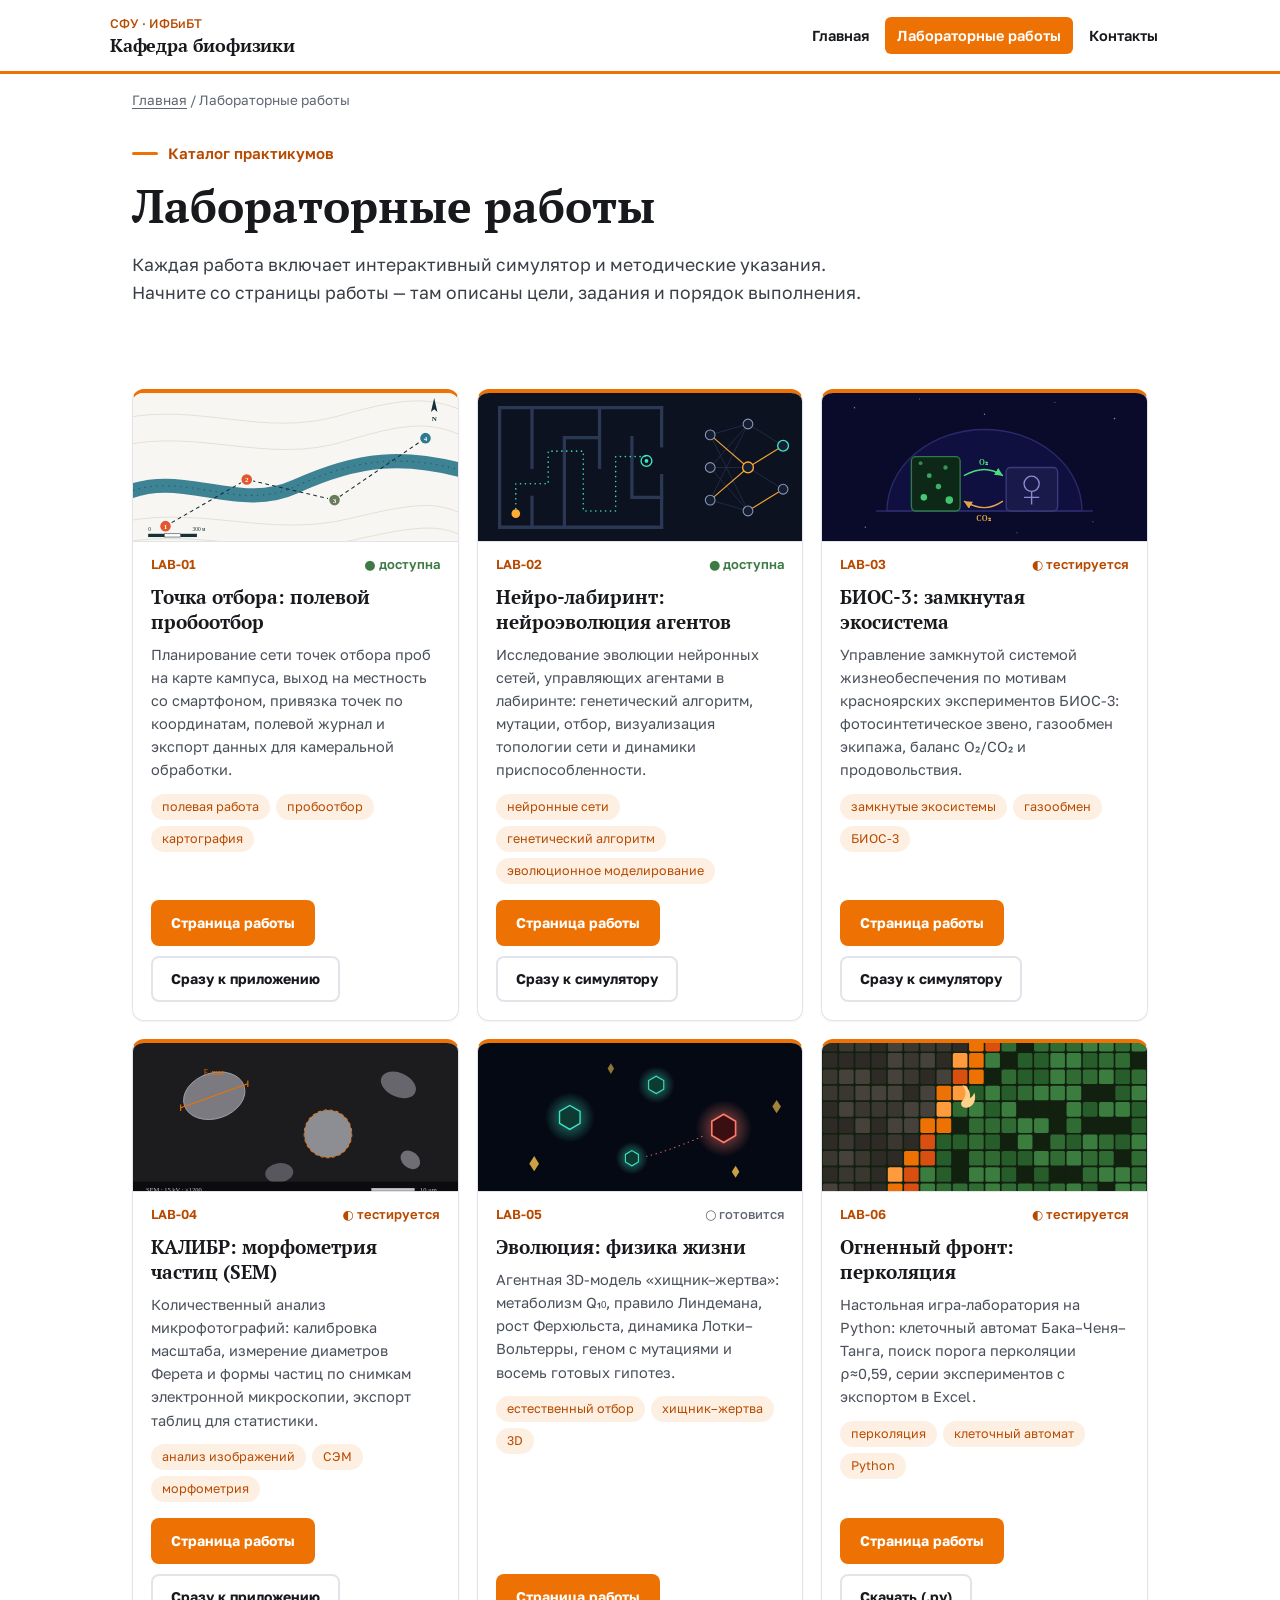
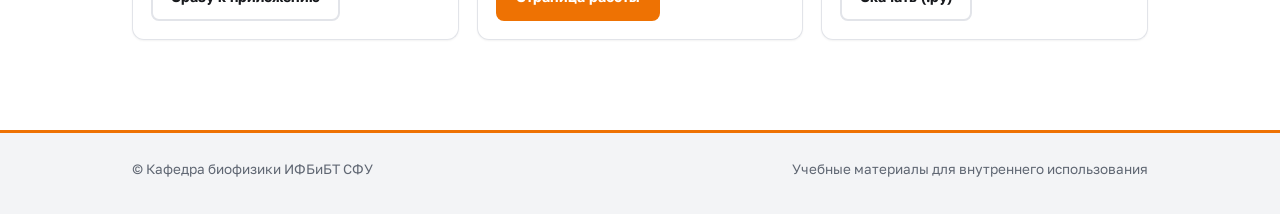
==== labs/index.html @ 6fc12849 "Add files via upload" ====
<!DOCTYPE html>
<html lang="ru">
<head>
<meta charset="UTF-8">
<meta name="viewport" content="width=device-width, initial-scale=1.0">
<title>Лабораторные работы · Кафедра биофизики СФУ</title>
<link rel="preconnect" href="https://fonts.googleapis.com">
<link rel="preconnect" href="https://fonts.gstatic.com" crossorigin>
<link href="https://fonts.googleapis.com/css2?family=PT+Serif:wght@400;700&family=Golos+Text:wght@400;500;600;700&display=swap" rel="stylesheet">
<link rel="stylesheet" href="../assets/css/style.css">
</head>
<body>

<header class="site-header">
  <div class="wrap bar">
    <a class="brand" href="../index.html">
      <span class="uni">СФУ · ИФБиБТ</span>
      <span class="dept">Кафедра биофизики</span>
    </a>
    <nav class="site-nav" aria-label="Основная навигация">
      <a href="../index.html">Главная</a>
      <a href="index.html" aria-current="page">Лабораторные работы</a>
      <a href="../index.html#contacts">Контакты</a>
    </nav>
  </div>
</header>

<main>
  <div class="wrap">
    <nav class="crumbs" aria-label="Навигационная цепочка">
      <a href="../index.html">Главная</a> / Лабораторные работы
    </nav>
  </div>

  <section class="hero" style="padding-top: 30px;">
    <div class="wrap">
      <p class="eyebrow">Каталог практикумов</p>
      <h1>Лабораторные работы</h1>
      <p class="lead">
        Каждая работа включает интерактивный симулятор и методические указания.
        Начните со страницы работы — там описаны цели, задания и порядок выполнения.
      </p>
    </div>
  </section>

  <section class="section">
    <div class="wrap">
      <div class="lab-grid">
        <article class="lab-card">
          <a class="cover" href="lab01-fieldwork/index.html" tabindex="-1" aria-hidden="true"><img src="../assets/img/lab01-cover.svg" alt="" loading="lazy"></a>
          <div class="head">
            <span class="id">LAB-01</span>
            <span class="status ">● доступна</span>
          </div>
          <div class="body">
            <h3><a href="lab01-fieldwork/index.html">Точка отбора: полевой пробоотбор</a></h3>
            <p>Планирование сети точек отбора проб на карте кампуса, выход на местность со смартфоном, привязка точек по координатам, полевой журнал и экспорт данных для камеральной обработки.</p>
            <div class="tags">
              <span class="tag">полевая работа</span>
              <span class="tag">пробоотбор</span>
              <span class="tag">картография</span>
            </div>
          </div>
          <div class="foot">
            <a class="btn btn-run" href="lab01-fieldwork/index.html">Страница работы</a>
            <a class="btn btn-doc" href="lab01-fieldwork/hydro-point.html">Сразу к приложению</a>
          </div>
        </article>

        <article class="lab-card">
          <a class="cover" href="lab02-neuroevolution/index.html" tabindex="-1" aria-hidden="true"><img src="../assets/img/lab02-cover.svg" alt="" loading="lazy"></a>
          <div class="head">
            <span class="id">LAB-02</span>
            <span class="status ">● доступна</span>
          </div>
          <div class="body">
            <h3><a href="lab02-neuroevolution/index.html">Нейро-лабиринт: нейроэволюция агентов</a></h3>
            <p>Исследование эволюции нейронных сетей, управляющих агентами в лабиринте: генетический алгоритм, мутации, отбор, визуализация топологии сети и динамики приспособленности.</p>
            <div class="tags">
              <span class="tag">нейронные сети</span>
              <span class="tag">генетический алгоритм</span>
              <span class="tag">эволюционное моделирование</span>
            </div>
          </div>
          <div class="foot">
            <a class="btn btn-run" href="lab02-neuroevolution/index.html">Страница работы</a>
            <a class="btn btn-doc" href="lab02-neuroevolution/neuro-maze.html">Сразу к симулятору</a>
          </div>
        </article>

        <article class="lab-card">
          <a class="cover" href="lab03-bios3/index.html" tabindex="-1" aria-hidden="true"><img src="../assets/img/lab03-cover.svg" alt="" loading="lazy"></a>
          <div class="head">
            <span class="id">LAB-03</span>
            <span class="status test">◐ тестируется</span>
          </div>
          <div class="body">
            <h3><a href="lab03-bios3/index.html">БИОС-3: замкнутая экосистема</a></h3>
            <p>Управление замкнутой системой жизнеобеспечения по мотивам красноярских экспериментов БИОС-3: фотосинтетическое звено, газообмен экипажа, баланс O₂/CO₂ и продовольствия.</p>
            <div class="tags">
              <span class="tag">замкнутые экосистемы</span>
              <span class="tag">газообмен</span>
              <span class="tag">БИОС-3</span>
            </div>
          </div>
          <div class="foot">
            <a class="btn btn-run" href="lab03-bios3/index.html">Страница работы</a>
            <a class="btn btn-doc" href="lab03-bios3/bios3.html">Сразу к симулятору</a>
          </div>
        </article>

        <article class="lab-card">
          <a class="cover" href="lab04-kalibr/index.html" tabindex="-1" aria-hidden="true"><img src="../assets/img/lab04-cover.svg" alt="" loading="lazy"></a>
          <div class="head">
            <span class="id">LAB-04</span>
            <span class="status test">◐ тестируется</span>
          </div>
          <div class="body">
            <h3><a href="lab04-kalibr/index.html">КАЛИБР: морфометрия частиц (SEM)</a></h3>
            <p>Количественный анализ микрофотографий: калибровка масштаба, измерение диаметров Ферета и формы частиц по снимкам электронной микроскопии, экспорт таблиц для статистики.</p>
            <div class="tags">
              <span class="tag">анализ изображений</span>
              <span class="tag">СЭМ</span>
              <span class="tag">морфометрия</span>
            </div>
          </div>
          <div class="foot">
            <a class="btn btn-run" href="lab04-kalibr/index.html">Страница работы</a>
            <a class="btn btn-doc" href="lab04-kalibr/kalibr.html">Сразу к приложению</a>
          </div>
        </article>

        <article class="lab-card">
          <a class="cover" href="lab05-evolution/index.html" tabindex="-1" aria-hidden="true"><img src="../assets/img/lab05-cover.svg" alt="" loading="lazy"></a>
          <div class="head">
            <span class="id">LAB-05</span>
            <span class="status soon">○ готовится</span>
          </div>
          <div class="body">
            <h3><a href="lab05-evolution/index.html">Эволюция: физика жизни</a></h3>
            <p>Агентная 3D-модель «хищник–жертва»: метаболизм Q₁₀, правило Линдемана, рост Ферхюльста, динамика Лотки–Вольтерры, геном с мутациями и восемь готовых гипотез.</p>
            <div class="tags">
              <span class="tag">естественный отбор</span>
              <span class="tag">хищник–жертва</span>
              <span class="tag">3D</span>
            </div>
          </div>
          <div class="foot">
            <a class="btn btn-run" href="lab05-evolution/index.html">Страница работы</a>
          </div>
        </article>

        <article class="lab-card">
          <a class="cover" href="lab06-fire/index.html" tabindex="-1" aria-hidden="true"><img src="../assets/img/lab06-cover.svg" alt="" loading="lazy"></a>
          <div class="head">
            <span class="id">LAB-06</span>
            <span class="status test">◐ тестируется</span>
          </div>
          <div class="body">
            <h3><a href="lab06-fire/index.html">Огненный фронт: перколяция</a></h3>
            <p>Настольная игра-лаборатория на Python: клеточный автомат Бака–Ченя–Танга, поиск порога перколяции ρ≈0,59, серии экспериментов с экспортом в Excel.</p>
            <div class="tags">
              <span class="tag">перколяция</span>
              <span class="tag">клеточный автомат</span>
              <span class="tag">Python</span>
            </div>
          </div>
          <div class="foot">
            <a class="btn btn-run" href="lab06-fire/index.html">Страница работы</a>
            <a class="btn btn-doc" href="lab06-fire/fire_game.py" download>Скачать (.py)</a>
          </div>
        </article>
      </div>
    </div>
  </section>
</main>

<footer class="site-footer">
  <div class="wrap">
    <span>© Кафедра биофизики ИФБиБТ СФУ</span>
    <span>Учебные материалы для внутреннего использования</span>
  </div>
</footer>

</body>
</html>
---- assets/css/style.css ----
/* ============================================================
   Виртуальный практикум · Кафедра биофизики ИФБиБТ СФУ
   Фирменный стиль: шрифт Inter, красно-оранжевая гамма СФУ.
   Карточки лабораторных — светлые, с фирменной оранжевой
   отбивкой сверху; обложки — в палитрах самих приложений.
   ============================================================ */

:root {
  --sfu-orange: #ee7203;      /* фирменный красно-оранжевый */
  --sfu-rust:   #b84a00;      /* тёмный красно-оранжевый */
  --sfu-honey:  #ffb25e;
  --ink:        #17191d;
  --dim:        #5f6672;
  --paper:      #ffffff;
  --mist:       #f3f4f6;
  --line:       #e2e4e9;


  --serif: "PT Serif", Georgia, "Times New Roman", serif;
  --sans: "Golos Text", "PT Sans", system-ui, -apple-system, "Segoe UI", Roboto, sans-serif;
  --mono: ui-monospace, "Cascadia Mono", "Roboto Mono", Consolas, monospace;
}

* { box-sizing: border-box; margin: 0; padding: 0; }

html { scroll-behavior: smooth; }
@media (prefers-reduced-motion: reduce) {
  html { scroll-behavior: auto; }
  *, *::before, *::after { animation: none !important; transition: none !important; }
}

body {
  font-family: var(--sans);
  color: var(--ink);
  background: var(--paper);
  line-height: 1.6;
  font-size: 16px;
}

a { color: var(--sfu-rust); text-decoration-thickness: 1px; text-underline-offset: 3px; }
a:hover { color: var(--sfu-orange); }
a:focus-visible, button:focus-visible {
  outline: 3px solid var(--sfu-orange);
  outline-offset: 2px;
  border-radius: 4px;
}

.wrap { max-width: 1060px; margin: 0 auto; padding: 0 22px; }

/* ---------- Шапка ---------- */
.site-header {
  border-bottom: 3px solid var(--sfu-orange);
  background: var(--paper);
  position: sticky;
  top: 0;
  z-index: 20;
}
.site-header .bar {
  display: flex;
  align-items: center;
  justify-content: space-between;
  gap: 18px;
  padding: 14px 0;
  flex-wrap: wrap;
}
.brand { display: flex; flex-direction: column; text-decoration: none; color: var(--ink); }
.brand:hover { color: var(--ink); }
.brand .uni {
  font-size: 12.5px;
  font-weight: 500;
  color: var(--sfu-rust);
}
.brand .dept {
  font-family: var(--serif);
  font-weight: 700;
  font-size: 18px;
  letter-spacing: -0.01em;
  line-height: 1.25;
}
.site-nav { display: flex; gap: 4px; flex-wrap: wrap; }
.site-nav a {
  text-decoration: none;
  font-weight: 600;
  font-size: 14.5px;
  color: var(--ink);
  padding: 7px 12px;
  border-radius: 6px;
}
.site-nav a:hover { background: var(--mist); color: var(--ink); }
.site-nav a[aria-current="page"] {
  background: var(--sfu-orange);
  color: #fff;
}

/* ---------- Хлебные крошки ---------- */
.crumbs {
  font-size: 13.5px;
  color: var(--dim);
  padding: 16px 0 0;
}
.crumbs a { color: var(--dim); }
.crumbs a:hover { color: var(--sfu-rust); }

/* ---------- Hero ---------- */
.hero { padding: 56px 0 40px; }
.eyebrow {
  font-size: 15px;
  font-weight: 600;
  color: var(--sfu-rust);
  margin-bottom: 14px;
  display: flex;
  align-items: center;
  gap: 10px;
}
.eyebrow::before {
  content: "";
  width: 26px;
  height: 3px;
  background: var(--sfu-orange);
  border-radius: 2px;
}
.hero h1 {
  font-family: var(--serif);
  font-size: clamp(30px, 5vw, 46px);
  font-weight: 700;
  letter-spacing: 0;
  line-height: 1.18;
  max-width: 17em;
}
.hero h1 em {
  font-style: normal;
  color: var(--sfu-orange);
}
.hero .lead {
  margin-top: 18px;
  max-width: 42em;
  font-size: 17.5px;
  color: #3a3f47;
}
.hero .cta-row { margin-top: 26px; display: flex; gap: 12px; flex-wrap: wrap; }

.btn {
  display: inline-block;
  font-weight: 700;
  font-size: 15px;
  text-decoration: none;
  padding: 12px 22px;
  border-radius: 8px;
  border: 2px solid transparent;
}
.btn-primary { background: var(--sfu-orange); color: #fff; }
.btn-primary:hover { background: var(--sfu-rust); color: #fff; }
.btn-ghost { border-color: var(--line); color: var(--ink); }
.btn-ghost:hover { border-color: var(--sfu-orange); color: var(--sfu-rust); }

/* ---------- Секции ---------- */
.section { padding: 42px 0; }
.section + .section { border-top: 1px solid var(--line); }
.section > .wrap > h2 {
  font-family: var(--serif);
  font-size: 25px;
  font-weight: 700;
  letter-spacing: 0;
  margin-bottom: 6px;
}
.section .section-note { color: var(--dim); font-size: 15px; margin-bottom: 24px; max-width: 46em; }

/* ---------- Карточки лабораторных ---------- */
.lab-grid { display: grid; grid-template-columns: repeat(auto-fill, minmax(300px, 1fr)); gap: 18px; }

.lab-card {
  background: var(--paper);
  border: 1px solid var(--line);
  border-top: 4px solid var(--sfu-orange);
  border-radius: 12px;
  display: flex;
  flex-direction: column;
  overflow: hidden;
  box-shadow: 0 1px 2px rgba(23, 25, 29, 0.05);
}
.lab-card .cover { display: block; border-bottom: 1px solid var(--line); }
.lab-card .cover img { display: block; width: 100%; height: 148px; object-fit: cover; }
.lab-card .head {
  display: flex;
  align-items: center;
  justify-content: space-between;
  padding: 12px 18px 0;
  font-size: 13px;
  font-weight: 600;
}
.lab-card .head .id { color: var(--sfu-rust); }
.lab-card .status { color: #3d7a45; }
.lab-card .status.soon { color: var(--dim); font-weight: 500; }
.lab-card .status.test { color: var(--sfu-rust); }
.lab-card .body { padding: 10px 18px 16px; flex: 1; }
.lab-card h3 {
  font-family: var(--serif);
  font-size: 19px;
  font-weight: 700;
  line-height: 1.3;
}
.lab-card h3 a { color: var(--ink); text-decoration: none; }
.lab-card h3 a:hover { color: var(--sfu-rust); }
.lab-card p { margin-top: 8px; font-size: 14.5px; color: #4a505a; }
.lab-card .tags { margin-top: 12px; display: flex; gap: 6px; flex-wrap: wrap; }
.lab-card .tag {
  font-size: 12.5px;
  color: var(--sfu-rust);
  background: #fdf0e3;
  border-radius: 999px;
  padding: 3px 11px;
}
.lab-card .foot {
  padding: 0 18px 18px;
  display: flex;
  gap: 10px;
  flex-wrap: wrap;
}
.lab-card .foot .btn { padding: 10px 18px; font-size: 14px; }
.lab-card .btn-run { background: var(--sfu-orange); color: #fff; }
.lab-card .btn-run:hover { background: var(--sfu-rust); color: #fff; }
.lab-card .btn-doc { border: 2px solid var(--line); color: var(--ink); }
.lab-card .btn-doc:hover { border-color: var(--sfu-orange); color: var(--sfu-rust); }

.lab-card.placeholder { opacity: 0.8; border-style: dashed; border-top-style: solid; }

/* ---------- Паспорт лабораторной работы ---------- */
.lab-page-head { padding: 34px 0 8px; }
.lab-page-head .eyebrow { margin-bottom: 8px; }
.lab-page-head h1 {
  font-family: var(--serif);
  font-size: clamp(26px, 4vw, 38px);
  font-weight: 700;
  letter-spacing: 0;
  line-height: 1.22;
}
.meta-row {
  margin-top: 14px;
  display: flex;
  gap: 20px;
  flex-wrap: wrap;
  font-size: 14px;
  color: var(--dim);
}
.meta-row b { color: var(--ink); font-weight: 600; }

.two-col { display: grid; grid-template-columns: 1.5fr 1fr; gap: 28px; align-items: start; }
@media (max-width: 800px) { .two-col { grid-template-columns: 1fr; } }

.panel {
  background: var(--mist);
  border: 1px solid var(--line);
  border-radius: 12px;
  padding: 20px 22px;
}
.panel h2 { font-family: var(--serif); font-size: 18px; font-weight: 700; margin-bottom: 10px; }
.panel ol, .panel ul { padding-left: 20px; }
.panel li { margin-bottom: 7px; font-size: 15px; }

.launch-panel {
  background: var(--paper);
  border: 1px solid var(--line);
  border-top: 4px solid var(--sfu-orange);
  border-radius: 12px;
  padding: 20px 22px;
  box-shadow: 0 1px 2px rgba(23, 25, 29, 0.05);
}
.launch-panel h2 {
  font-family: var(--serif);
  font-size: 18px;
  font-weight: 700;
  color: var(--ink);
  margin-bottom: 12px;
}
.launch-panel p { font-size: 14.5px; color: #4a505a; margin-bottom: 14px; }
.launch-panel .btn { display: block; text-align: center; margin-bottom: 10px; }
.launch-panel .btn-run { background: var(--sfu-orange); color: #fff; }
.launch-panel .btn-run:hover { background: var(--sfu-rust); color: #fff; }
.launch-panel .btn-doc { border: 2px solid var(--line); color: var(--ink); }
.launch-panel .btn-doc:hover { border-color: var(--sfu-orange); color: var(--sfu-rust); }
.launch-panel .hint {
  font-size: 13px;
  color: var(--dim);
  margin: 6px 0 0;
}

/* ---------- Контакты / подвал ---------- */
.contacts dl {
  display: grid;
  grid-template-columns: max-content 1fr;
  gap: 8px 22px;
  font-size: 15px;
}
.contacts dt { color: var(--dim); }
.contacts dd b { font-weight: 600; }

.site-footer {
  margin-top: 48px;
  border-top: 3px solid var(--sfu-orange);
  background: var(--mist);
  padding: 26px 0 34px;
  font-size: 13.5px;
  color: var(--dim);
}
.site-footer .wrap { display: flex; justify-content: space-between; gap: 18px; flex-wrap: wrap; }
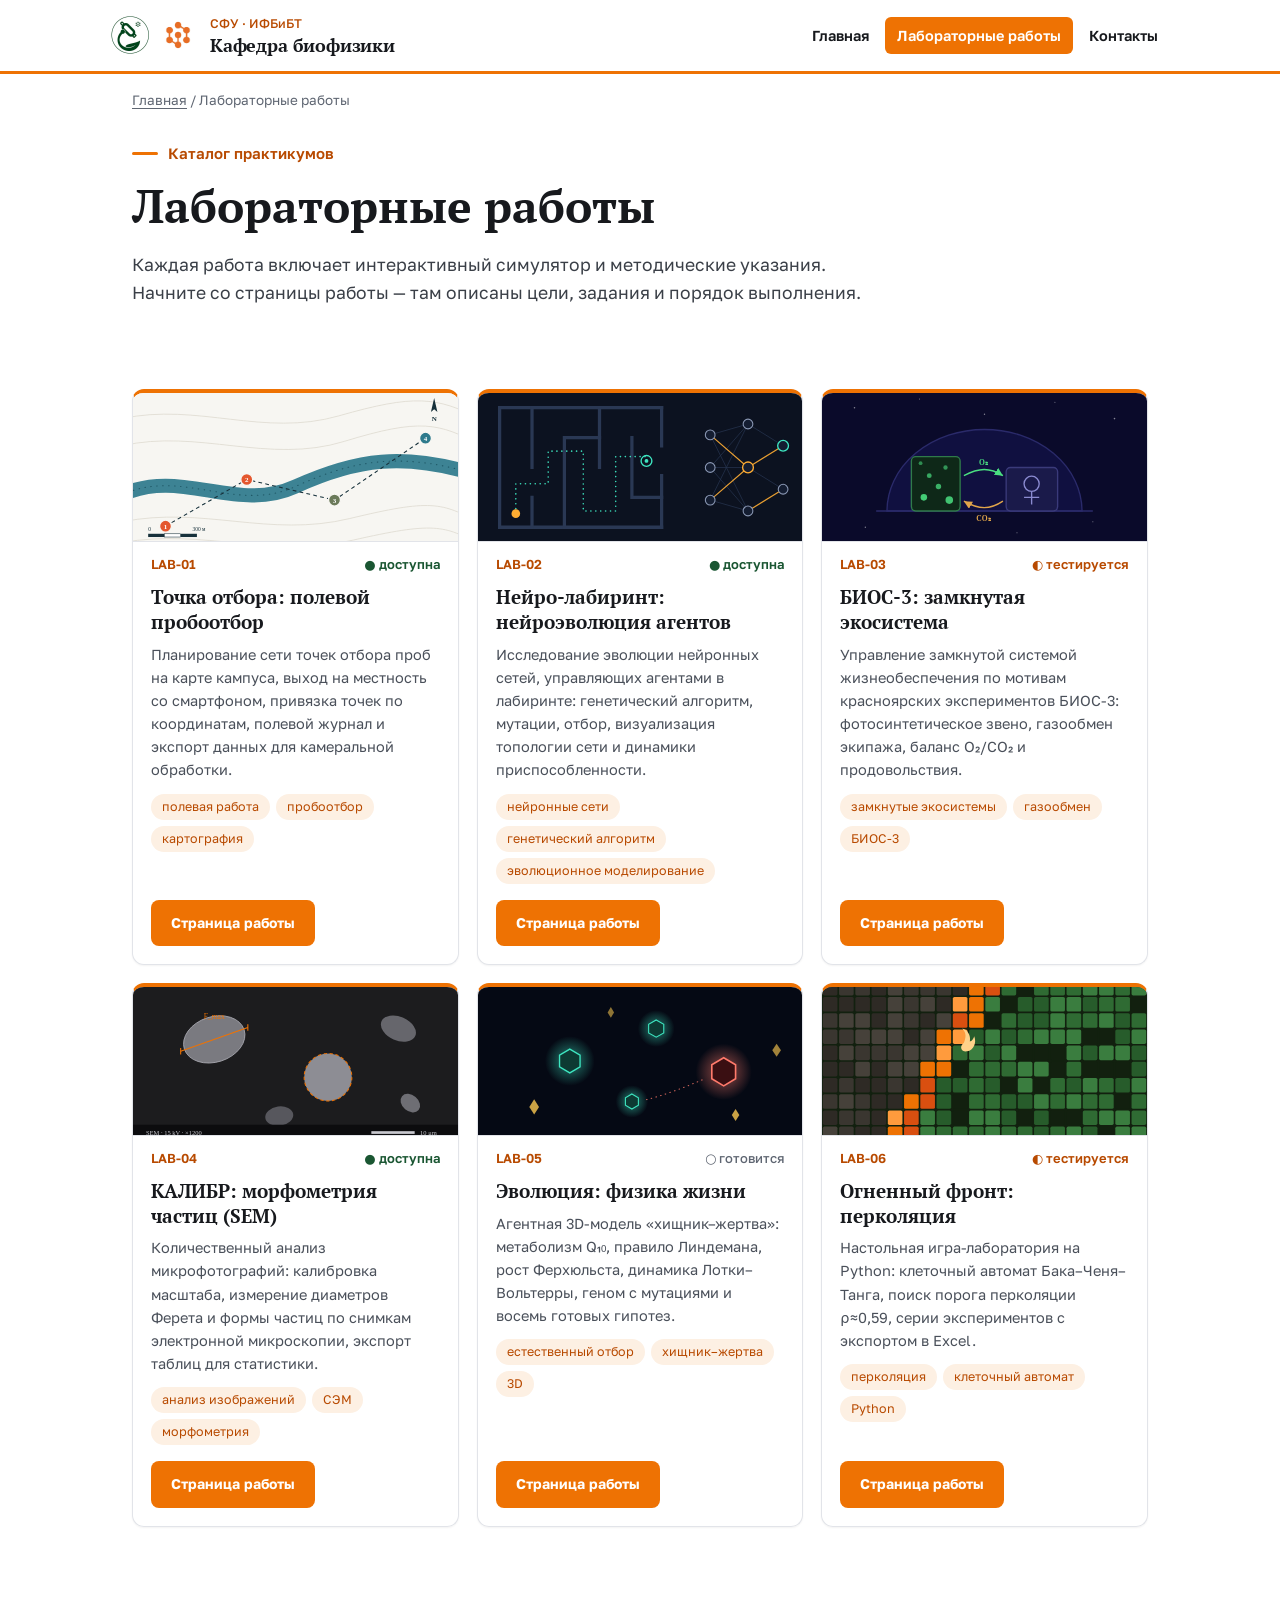
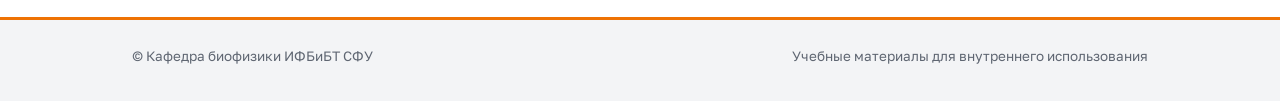
==== commit 5bb16c09: "Add files via upload" ====
--- a/labs/index.html
+++ b/labs/index.html
@@ -14,8 +14,14 @@
 <header class="site-header">
   <div class="wrap bar">
     <a class="brand" href="../index.html">
-      <span class="uni">СФУ · ИФБиБТ</span>
-      <span class="dept">Кафедра биофизики</span>
+      <span class="logos">
+        <img src="../assets/img/logo-ifbibt.png" alt="Логотип ИФБиБТ">
+        <img src="../assets/img/logo-network.png" alt="">
+      </span>
+      <span class="txt">
+        <span class="uni">СФУ · ИФБиБТ</span>
+        <span class="dept">Кафедра биофизики</span>
+      </span>
     </a>
     <nav class="site-nav" aria-label="Основная навигация">
       <a href="../index.html">Главная</a>
@@ -63,7 +69,6 @@
           </div>
           <div class="foot">
             <a class="btn btn-run" href="lab01-fieldwork/index.html">Страница работы</a>
-            <a class="btn btn-doc" href="lab01-fieldwork/hydro-point.html">Сразу к приложению</a>
           </div>
         </article>
 
@@ -84,7 +89,6 @@
           </div>
           <div class="foot">
             <a class="btn btn-run" href="lab02-neuroevolution/index.html">Страница работы</a>
-            <a class="btn btn-doc" href="lab02-neuroevolution/neuro-maze.html">Сразу к симулятору</a>
           </div>
         </article>
 
@@ -105,7 +109,6 @@
           </div>
           <div class="foot">
             <a class="btn btn-run" href="lab03-bios3/index.html">Страница работы</a>
-            <a class="btn btn-doc" href="lab03-bios3/bios3.html">Сразу к симулятору</a>
           </div>
         </article>
 
@@ -113,7 +116,7 @@
           <a class="cover" href="lab04-kalibr/index.html" tabindex="-1" aria-hidden="true"><img src="../assets/img/lab04-cover.svg" alt="" loading="lazy"></a>
           <div class="head">
             <span class="id">LAB-04</span>
-            <span class="status test">◐ тестируется</span>
+            <span class="status">● доступна</span>
           </div>
           <div class="body">
             <h3><a href="lab04-kalibr/index.html">КАЛИБР: морфометрия частиц (SEM)</a></h3>
@@ -126,7 +129,6 @@
           </div>
           <div class="foot">
             <a class="btn btn-run" href="lab04-kalibr/index.html">Страница работы</a>
-            <a class="btn btn-doc" href="lab04-kalibr/kalibr.html">Сразу к приложению</a>
           </div>
         </article>
 
@@ -167,7 +169,6 @@
           </div>
           <div class="foot">
             <a class="btn btn-run" href="lab06-fire/index.html">Страница работы</a>
-            <a class="btn btn-doc" href="lab06-fire/fire_game.py" download>Скачать (.py)</a>
           </div>
         </article>
       </div>
@@ -182,5 +183,6 @@
   </div>
 </footer>
 
+<script src="../assets/js/site.js"></script>
 </body>
 </html>
--- a/assets/css/style.css
+++ b/assets/css/style.css
@@ -9,6 +9,8 @@
   --sfu-orange: #ee7203;      /* фирменный красно-оранжевый */
   --sfu-rust:   #b84a00;      /* тёмный красно-оранжевый */
   --sfu-honey:  #ffb25e;
+  --ifbibt:     #1a5632;      /* зелёный ИФБиБТ */
+  --ifbibt-soft:#e9f2ec;
   --ink:        #17191d;
   --dim:        #5f6672;
   --paper:      #ffffff;
@@ -63,7 +65,10 @@
   padding: 14px 0;
   flex-wrap: wrap;
 }
-.brand { display: flex; flex-direction: column; text-decoration: none; color: var(--ink); }
+.brand { display: flex; align-items: center; gap: 12px; text-decoration: none; color: var(--ink); }
+.brand .logos { display: flex; align-items: center; gap: 8px; }
+.brand .logos img { height: 40px; width: auto; display: block; }
+.brand .txt { display: flex; flex-direction: column; }
 .brand:hover { color: var(--ink); }
 .brand .uni {
   font-size: 12.5px;
@@ -177,6 +182,11 @@
   flex-direction: column;
   overflow: hidden;
   box-shadow: 0 1px 2px rgba(23, 25, 29, 0.05);
+  transition: transform 0.18s ease, box-shadow 0.18s ease;
+}
+.lab-card:hover {
+  transform: translateY(-3px);
+  box-shadow: 0 8px 22px rgba(23, 25, 29, 0.1);
 }
 .lab-card .cover { display: block; border-bottom: 1px solid var(--line); }
 .lab-card .cover img { display: block; width: 100%; height: 148px; object-fit: cover; }
@@ -189,7 +199,7 @@
   font-weight: 600;
 }
 .lab-card .head .id { color: var(--sfu-rust); }
-.lab-card .status { color: #3d7a45; }
+.lab-card .status { color: var(--ifbibt); }
 .lab-card .status.soon { color: var(--dim); font-weight: 500; }
 .lab-card .status.test { color: var(--sfu-rust); }
 .lab-card .body { padding: 10px 18px 16px; flex: 1; }
@@ -303,3 +313,53 @@
   color: var(--dim);
 }
 .site-footer .wrap { display: flex; justify-content: space-between; gap: 18px; flex-wrap: wrap; }
+
+
+/* ---------- Анимация появления и hero-канвас ---------- */
+.hero { position: relative; overflow: hidden; }
+#molecules {
+  position: absolute;
+  inset: 0;
+  width: 100%;
+  height: 100%;
+  pointer-events: none;
+  z-index: -1;
+}
+.reveal { opacity: 0; transform: translateY(14px); transition: opacity 0.5s ease, transform 0.5s ease; }
+.reveal.in { opacity: 1; transform: none; }
+@media (prefers-reduced-motion: reduce) {
+  .reveal { opacity: 1; transform: none; }
+  .lab-card:hover { transform: none; }
+}
+
+/* ---------- Шторка кодового слова ---------- */
+.gate { margin-bottom: 4px; }
+.gate label {
+  display: block;
+  font-weight: 600;
+  font-size: 14.5px;
+  margin-bottom: 8px;
+}
+.gate .row { display: flex; gap: 8px; }
+.gate input {
+  flex: 1;
+  min-width: 0;
+  font: inherit;
+  padding: 10px 12px;
+  border: 2px solid var(--line);
+  border-radius: 8px;
+}
+.gate input:focus { outline: none; border-color: var(--sfu-orange); }
+.gate button {
+  font: inherit;
+  font-weight: 700;
+  padding: 10px 16px;
+  border: none;
+  border-radius: 8px;
+  background: var(--ifbibt);
+  color: #fff;
+  cursor: pointer;
+}
+.gate button:hover { background: #14421f; }
+.gate .gate-msg { font-size: 13px; color: var(--sfu-rust); margin-top: 8px; min-height: 1.2em; }
+.gate .gate-note { font-size: 12.5px; color: var(--dim); margin-top: 6px; }
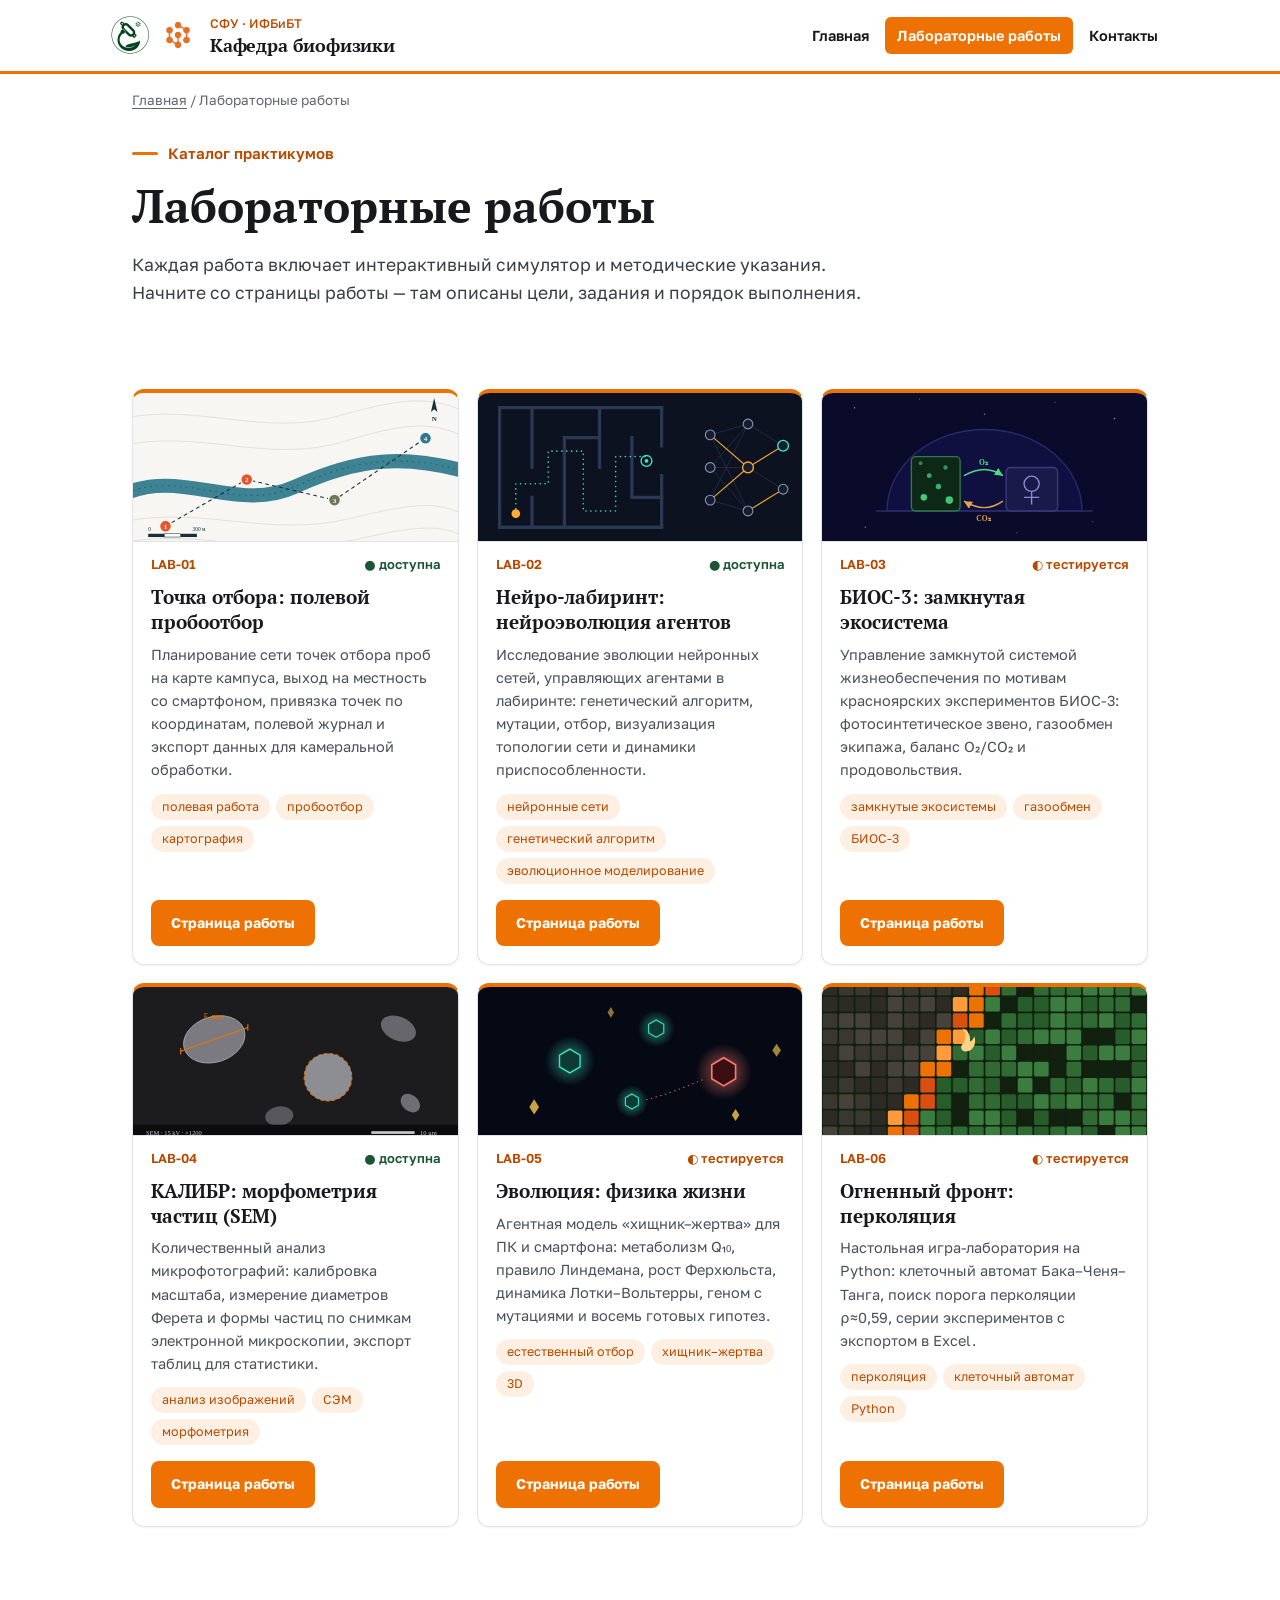
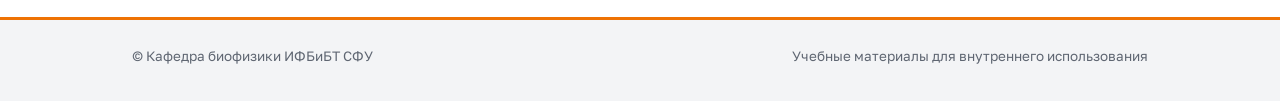
==== commit 40d52ffe: "Add files via upload" ====
--- a/labs/index.html
+++ b/labs/index.html
@@ -136,11 +136,11 @@
           <a class="cover" href="lab05-evolution/index.html" tabindex="-1" aria-hidden="true"><img src="../assets/img/lab05-cover.svg" alt="" loading="lazy"></a>
           <div class="head">
             <span class="id">LAB-05</span>
-            <span class="status soon">○ готовится</span>
+            <span class="status test">◐ тестируется</span>
           </div>
           <div class="body">
             <h3><a href="lab05-evolution/index.html">Эволюция: физика жизни</a></h3>
-            <p>Агентная 3D-модель «хищник–жертва»: метаболизм Q₁₀, правило Линдемана, рост Ферхюльста, динамика Лотки–Вольтерры, геном с мутациями и восемь готовых гипотез.</p>
+            <p>Агентная модель «хищник–жертва» для ПК и смартфона: метаболизм Q₁₀, правило Линдемана, рост Ферхюльста, динамика Лотки–Вольтерры, геном с мутациями и восемь готовых гипотез.</p>
             <div class="tags">
               <span class="tag">естественный отбор</span>
               <span class="tag">хищник–жертва</span>
